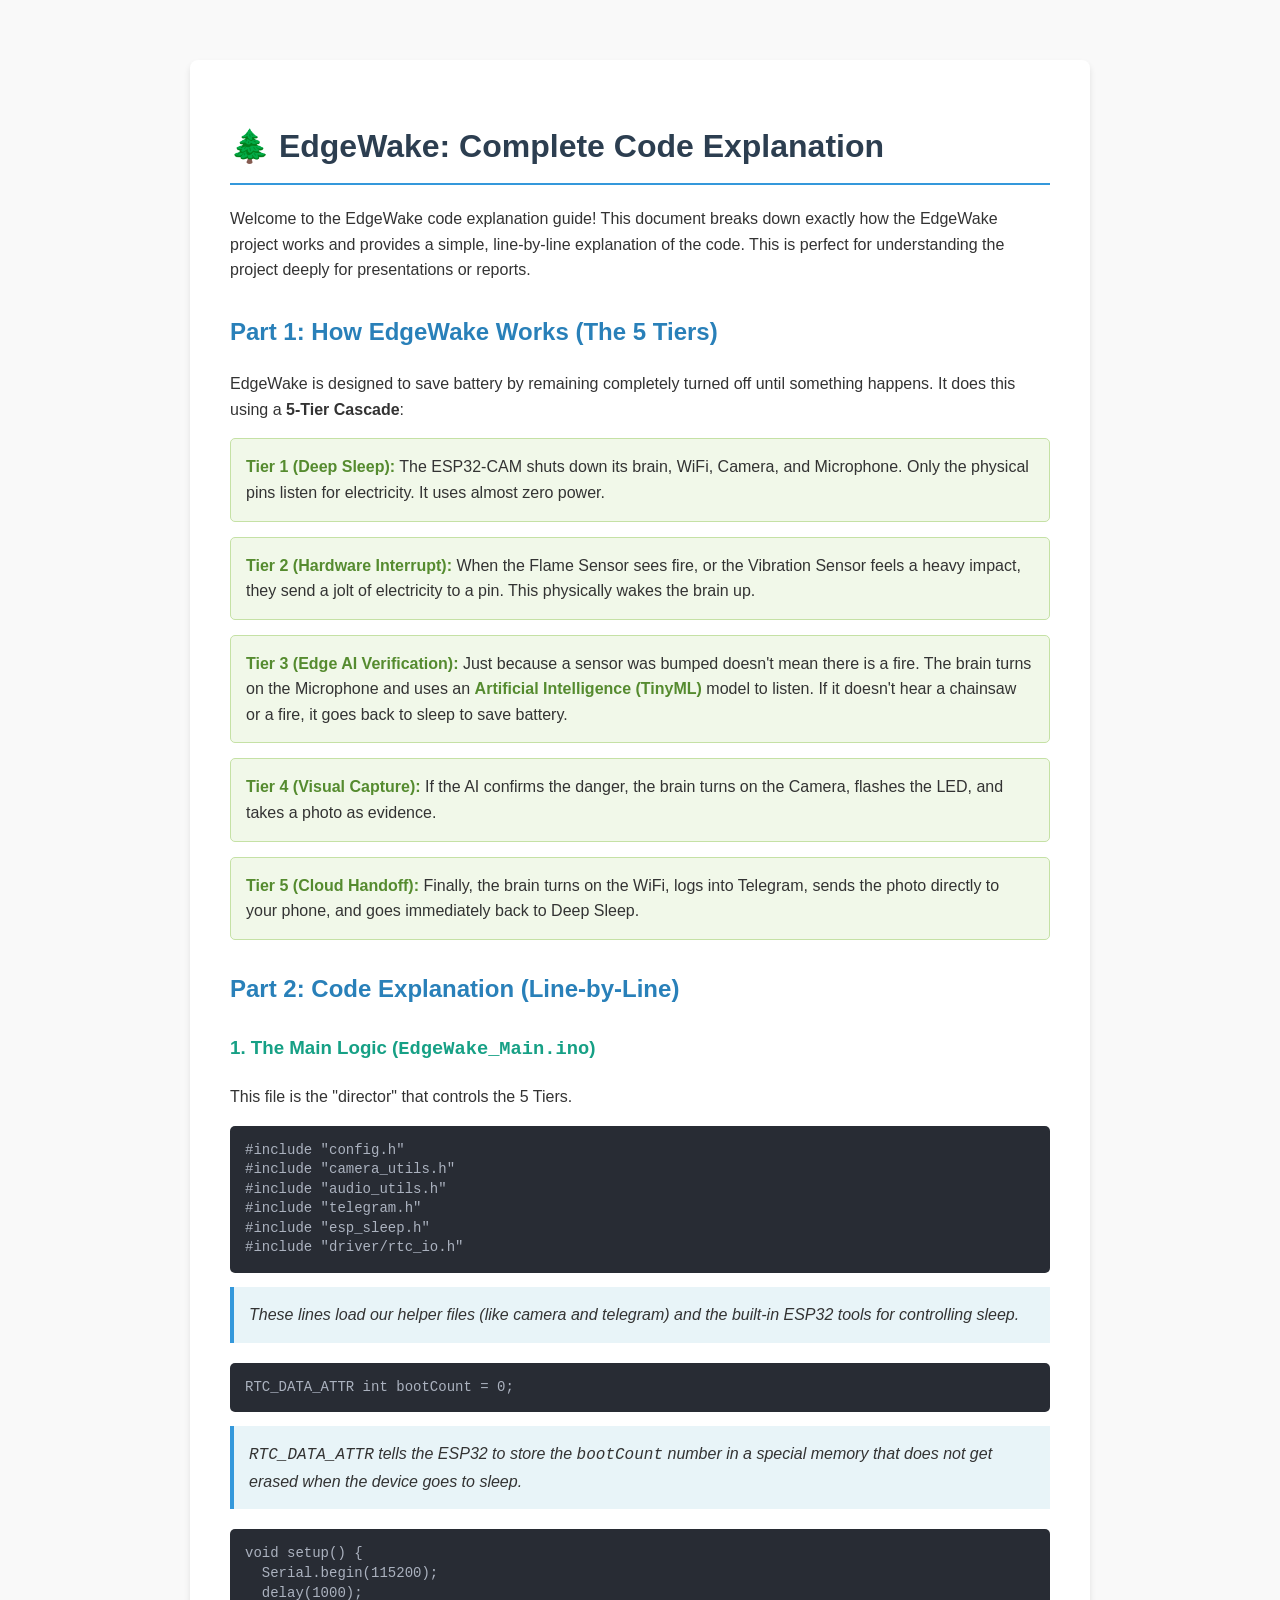
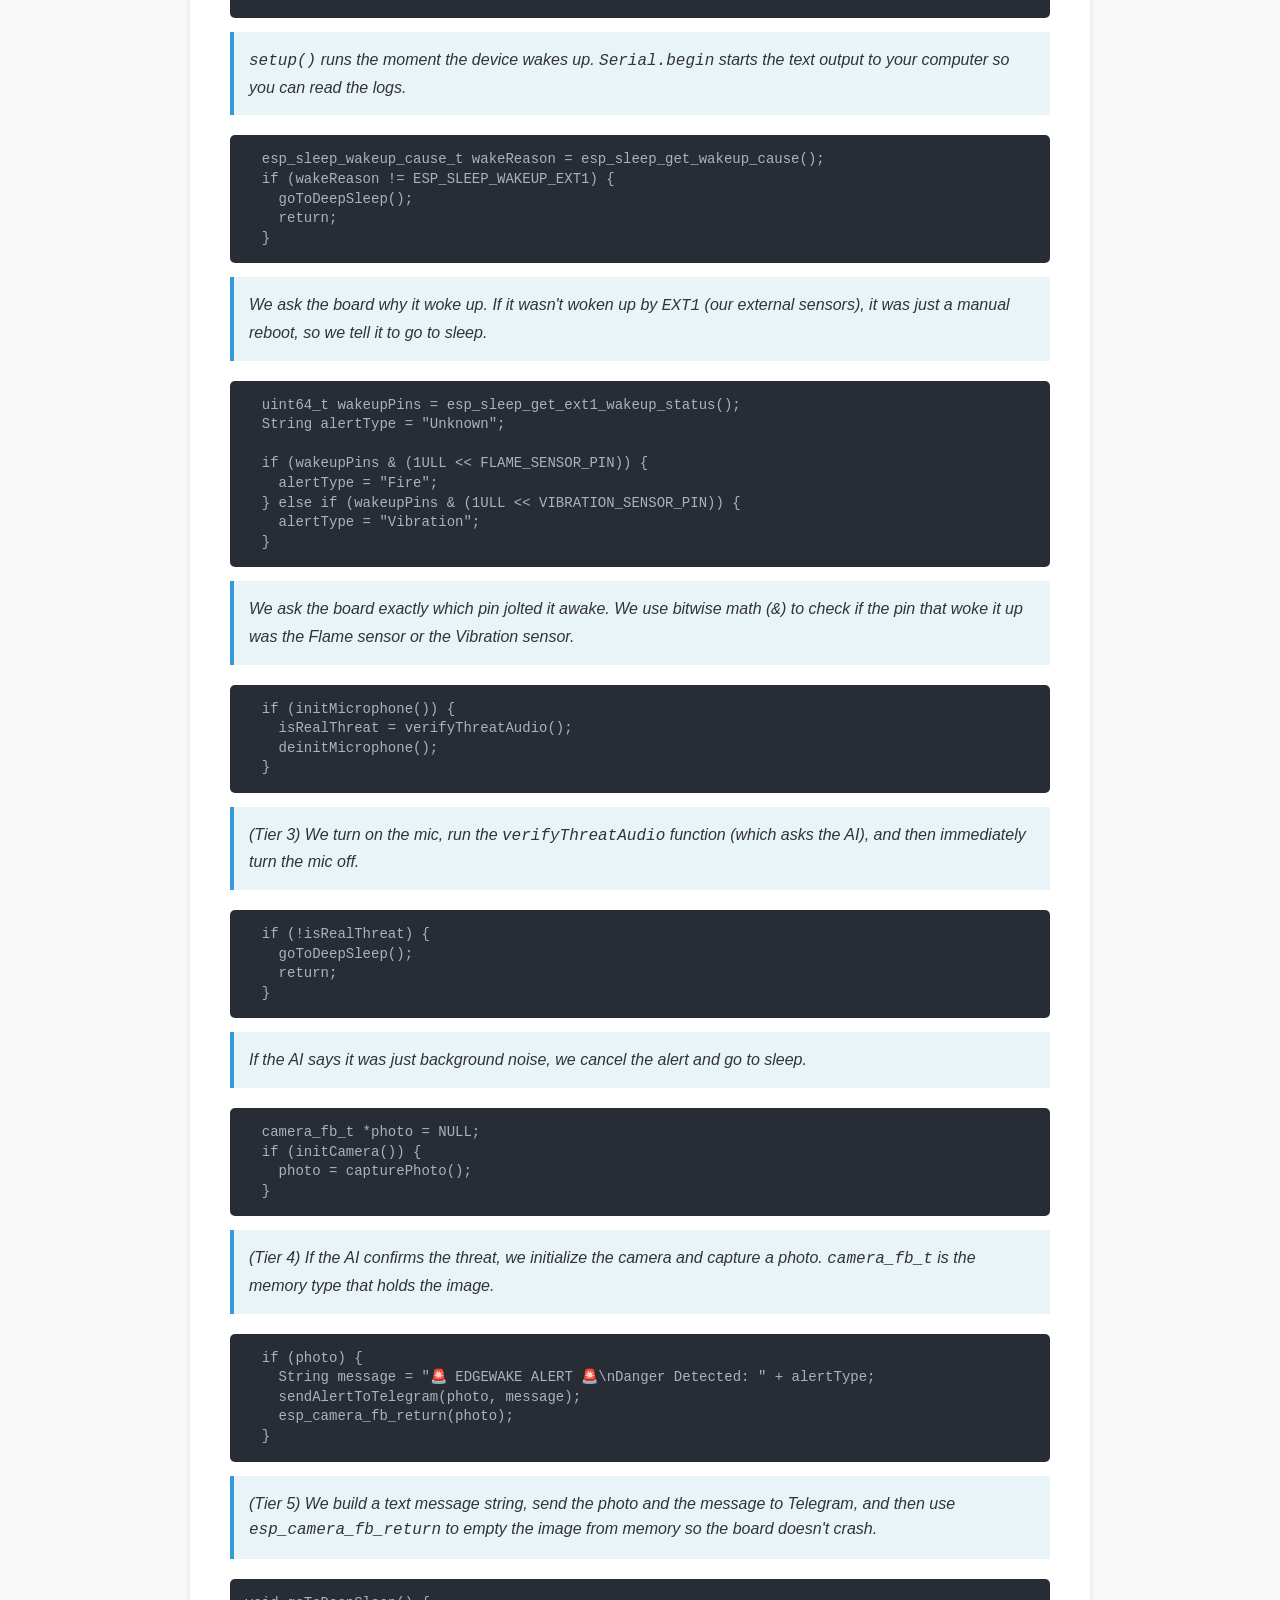
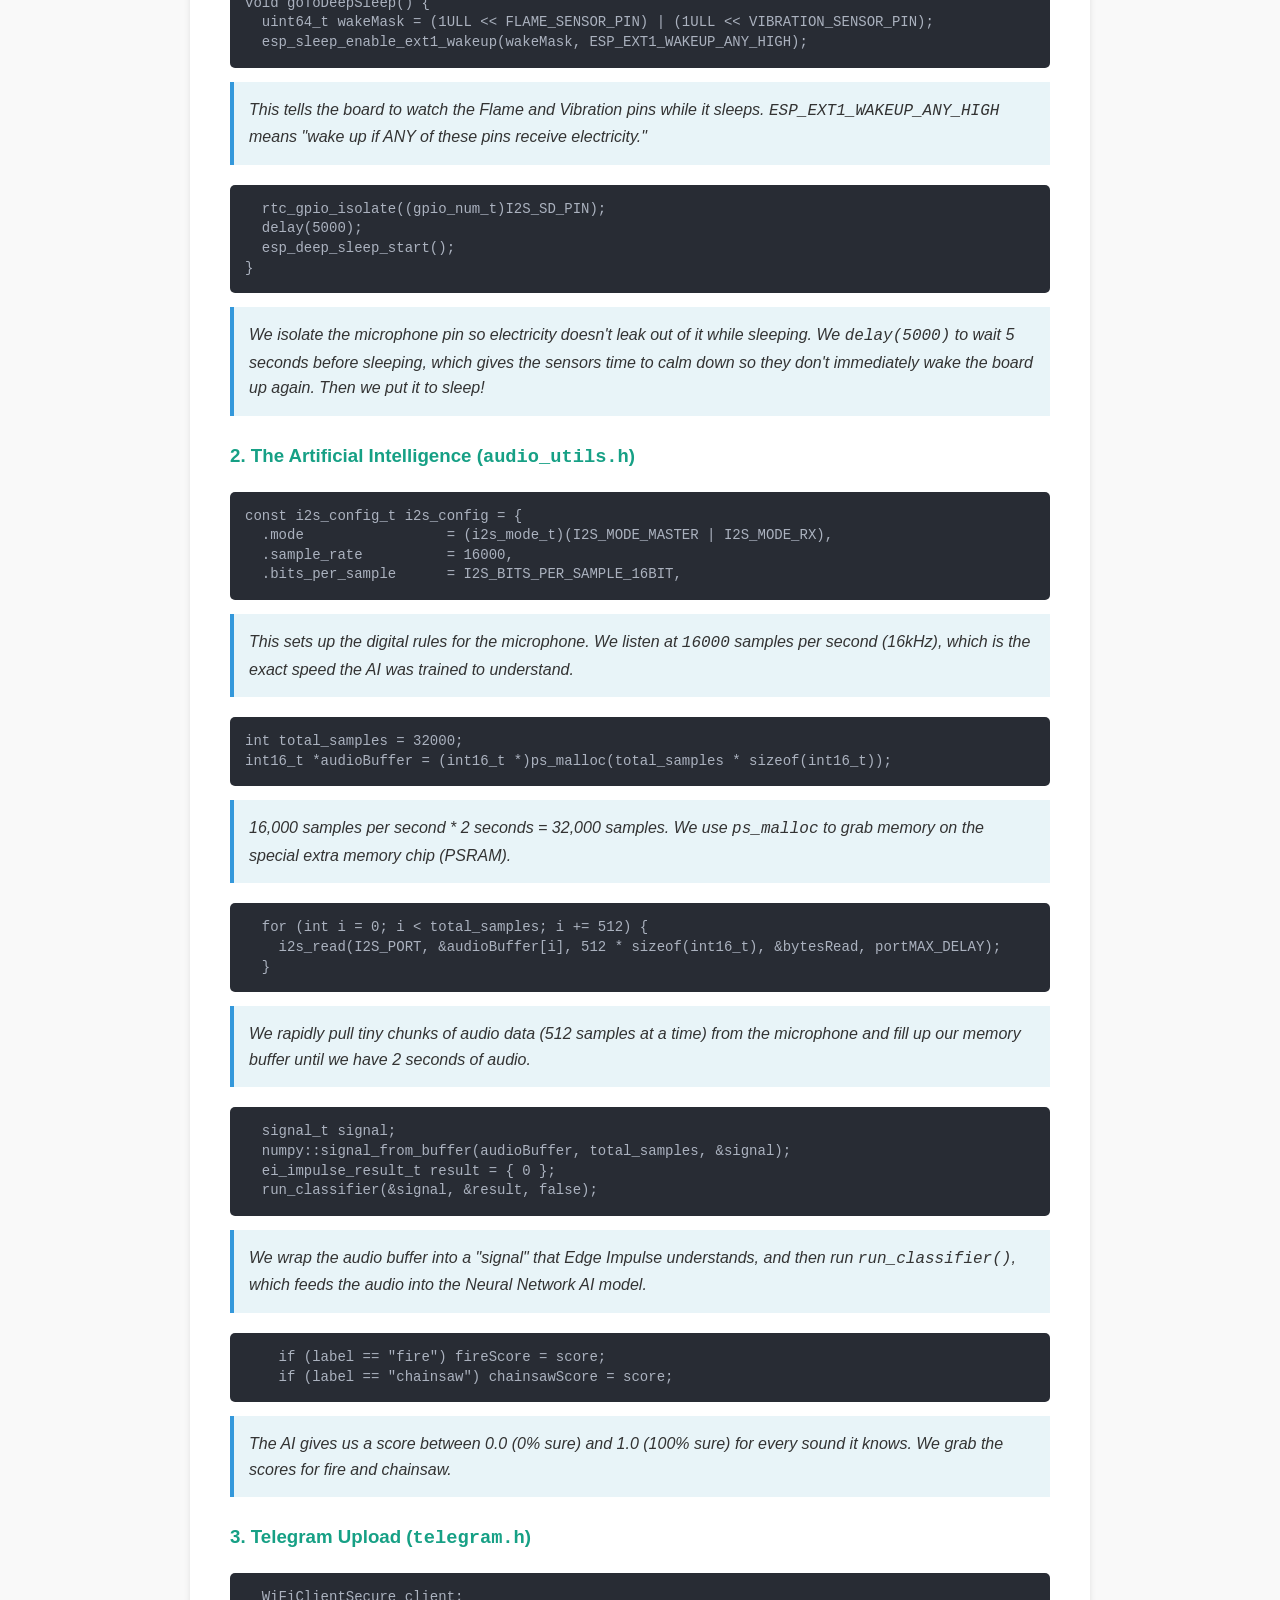
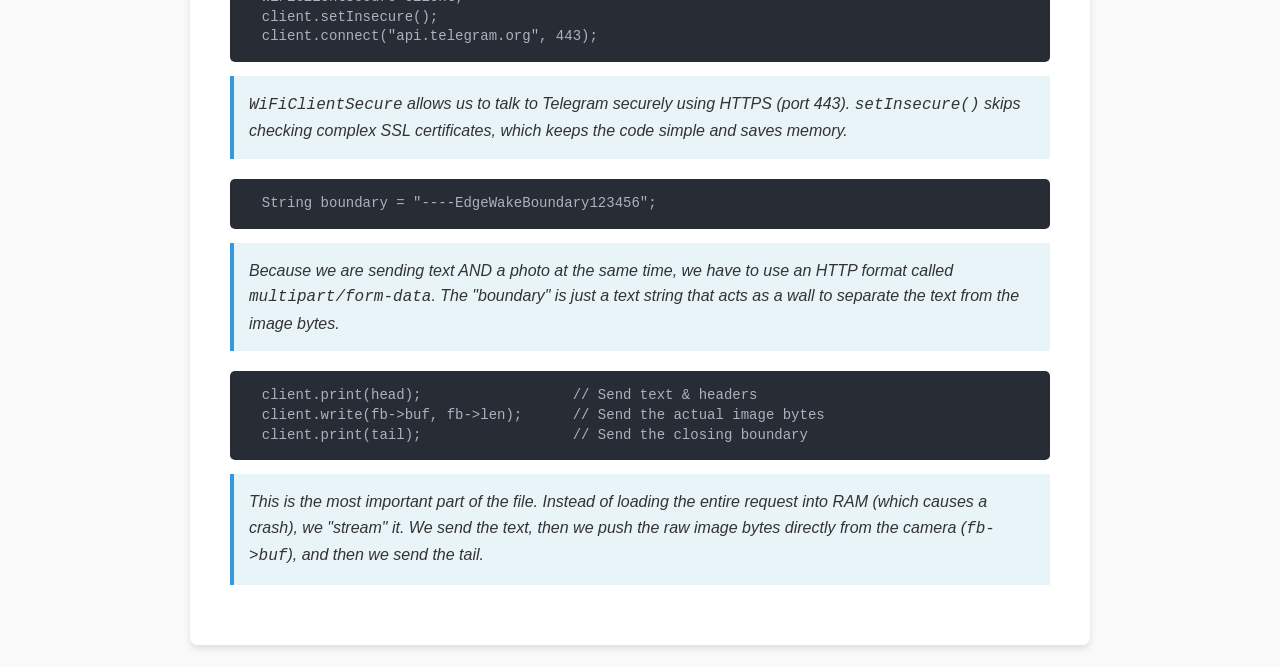
==== docs/EdgeWake_Code_Explanation.html @ 028e3a3f "Add detailed line-by-line code explanation for report/presentation" ====
<!DOCTYPE html>
<html lang="en">
<head>
<meta charset="UTF-8">
<meta name="viewport" content="width=device-width, initial-scale=1.0">
<title>EdgeWake Code Explanation</title>
<style>
  body { font-family: 'Segoe UI', Tahoma, Geneva, Verdana, sans-serif; line-height: 1.6; color: #333; max-width: 900px; margin: 40px auto; padding: 20px; background-color: #f9f9f9; }
  .container { background: #fff; padding: 40px; border-radius: 8px; box-shadow: 0 4px 6px rgba(0,0,0,0.1); }
  h1 { color: #2c3e50; border-bottom: 2px solid #3498db; padding-bottom: 10px; }
  h2 { color: #2980b9; margin-top: 30px; }
  h3 { color: #16a085; margin-top: 25px; }
  pre { background-color: #282c34; color: #abb2bf; padding: 15px; border-radius: 5px; overflow-x: auto; font-size: 14px; line-height: 1.4; }
  code { font-family: Consolas, Monaco, monospace; }
  .explanation { background-color: #e8f4f8; border-left: 4px solid #3498db; padding: 15px; margin-bottom: 20px; font-style: italic; }
  .tier-box { background: #f1f8e9; border: 1px solid #c5e1a5; padding: 15px; border-radius: 5px; margin-bottom: 15px; }
  .tier-box strong { color: #558b2f; }
</style>
</head>
<body>
<div class="container">
  <h1>🌲 EdgeWake: Complete Code Explanation</h1>
  <p>Welcome to the EdgeWake code explanation guide! This document breaks down exactly how the EdgeWake project works and provides a simple, line-by-line explanation of the code. This is perfect for understanding the project deeply for presentations or reports.</p>

  <h2>Part 1: How EdgeWake Works (The 5 Tiers)</h2>
  <p>EdgeWake is designed to save battery by remaining completely turned off until something happens. It does this using a <strong>5-Tier Cascade</strong>:</p>

  <div class="tier-box"><strong>Tier 1 (Deep Sleep):</strong> The ESP32-CAM shuts down its brain, WiFi, Camera, and Microphone. Only the physical pins listen for electricity. It uses almost zero power.</div>
  <div class="tier-box"><strong>Tier 2 (Hardware Interrupt):</strong> When the Flame Sensor sees fire, or the Vibration Sensor feels a heavy impact, they send a jolt of electricity to a pin. This physically wakes the brain up.</div>
  <div class="tier-box"><strong>Tier 3 (Edge AI Verification):</strong> Just because a sensor was bumped doesn't mean there is a fire. The brain turns on the Microphone and uses an <strong>Artificial Intelligence (TinyML)</strong> model to listen. If it doesn't hear a chainsaw or a fire, it goes back to sleep to save battery.</div>
  <div class="tier-box"><strong>Tier 4 (Visual Capture):</strong> If the AI confirms the danger, the brain turns on the Camera, flashes the LED, and takes a photo as evidence.</div>
  <div class="tier-box"><strong>Tier 5 (Cloud Handoff):</strong> Finally, the brain turns on the WiFi, logs into Telegram, sends the photo directly to your phone, and goes immediately back to Deep Sleep.</div>

  <h2>Part 2: Code Explanation (Line-by-Line)</h2>

  <h3>1. The Main Logic (<code>EdgeWake_Main.ino</code>)</h3>
  <p>This file is the "director" that controls the 5 Tiers.</p>

<pre><code>#include "config.h"
#include "camera_utils.h"
#include "audio_utils.h"
#include "telegram.h"
#include "esp_sleep.h"
#include "driver/rtc_io.h"</code></pre>
  <div class="explanation">These lines load our helper files (like camera and telegram) and the built-in ESP32 tools for controlling sleep.</div>

<pre><code>RTC_DATA_ATTR int bootCount = 0;</code></pre>
  <div class="explanation"><code>RTC_DATA_ATTR</code> tells the ESP32 to store the <code>bootCount</code> number in a special memory that does not get erased when the device goes to sleep.</div>

<pre><code>void setup() {
  Serial.begin(115200);
  delay(1000);</code></pre>
  <div class="explanation"><code>setup()</code> runs the moment the device wakes up. <code>Serial.begin</code> starts the text output to your computer so you can read the logs.</div>

<pre><code>  esp_sleep_wakeup_cause_t wakeReason = esp_sleep_get_wakeup_cause();
  if (wakeReason != ESP_SLEEP_WAKEUP_EXT1) {
    goToDeepSleep();
    return;
  }</code></pre>
  <div class="explanation">We ask the board <em>why</em> it woke up. If it wasn't woken up by <code>EXT1</code> (our external sensors), it was just a manual reboot, so we tell it to go to sleep.</div>

<pre><code>  uint64_t wakeupPins = esp_sleep_get_ext1_wakeup_status();
  String alertType = "Unknown";

  if (wakeupPins & (1ULL &lt;&lt; FLAME_SENSOR_PIN)) {
    alertType = "Fire";
  } else if (wakeupPins & (1ULL &lt;&lt; VIBRATION_SENSOR_PIN)) {
    alertType = "Vibration";
  }</code></pre>
  <div class="explanation">We ask the board exactly <em>which</em> pin jolted it awake. We use bitwise math (<code>&amp;</code>) to check if the pin that woke it up was the Flame sensor or the Vibration sensor.</div>

<pre><code>  if (initMicrophone()) {
    isRealThreat = verifyThreatAudio();
    deinitMicrophone();
  }</code></pre>
  <div class="explanation">(Tier 3) We turn on the mic, run the <code>verifyThreatAudio</code> function (which asks the AI), and then immediately turn the mic off.</div>

<pre><code>  if (!isRealThreat) {
    goToDeepSleep();
    return;
  }</code></pre>
  <div class="explanation">If the AI says it was just background noise, we cancel the alert and go to sleep.</div>

<pre><code>  camera_fb_t *photo = NULL;
  if (initCamera()) {
    photo = capturePhoto();
  }</code></pre>
  <div class="explanation">(Tier 4) If the AI confirms the threat, we initialize the camera and capture a photo. <code>camera_fb_t</code> is the memory type that holds the image.</div>

<pre><code>  if (photo) {
    String message = "🚨 EDGEWAKE ALERT 🚨\nDanger Detected: " + alertType;
    sendAlertToTelegram(photo, message);
    esp_camera_fb_return(photo);
  }</code></pre>
  <div class="explanation">(Tier 5) We build a text message string, send the photo and the message to Telegram, and then use <code>esp_camera_fb_return</code> to empty the image from memory so the board doesn't crash.</div>

<pre><code>void goToDeepSleep() {
  uint64_t wakeMask = (1ULL &lt;&lt; FLAME_SENSOR_PIN) | (1ULL &lt;&lt; VIBRATION_SENSOR_PIN);
  esp_sleep_enable_ext1_wakeup(wakeMask, ESP_EXT1_WAKEUP_ANY_HIGH);</code></pre>
  <div class="explanation">This tells the board to watch the Flame and Vibration pins while it sleeps. <code>ESP_EXT1_WAKEUP_ANY_HIGH</code> means "wake up if ANY of these pins receive electricity."</div>

<pre><code>  rtc_gpio_isolate((gpio_num_t)I2S_SD_PIN);
  delay(5000);
  esp_deep_sleep_start();
}</code></pre>
  <div class="explanation">We isolate the microphone pin so electricity doesn't leak out of it while sleeping. We <code>delay(5000)</code> to wait 5 seconds before sleeping, which gives the sensors time to calm down so they don't immediately wake the board up again. Then we put it to sleep!</div>

  <h3>2. The Artificial Intelligence (<code>audio_utils.h</code>)</h3>

<pre><code>const i2s_config_t i2s_config = {
  .mode                 = (i2s_mode_t)(I2S_MODE_MASTER | I2S_MODE_RX),
  .sample_rate          = 16000,
  .bits_per_sample      = I2S_BITS_PER_SAMPLE_16BIT,</code></pre>
  <div class="explanation">This sets up the digital rules for the microphone. We listen at <code>16000</code> samples per second (16kHz), which is the exact speed the AI was trained to understand.</div>

<pre><code>int total_samples = 32000;
int16_t *audioBuffer = (int16_t *)ps_malloc(total_samples * sizeof(int16_t));</code></pre>
  <div class="explanation">16,000 samples per second * 2 seconds = 32,000 samples. We use <code>ps_malloc</code> to grab memory on the special extra memory chip (PSRAM).</div>

<pre><code>  for (int i = 0; i &lt; total_samples; i += 512) {
    i2s_read(I2S_PORT, &amp;audioBuffer[i], 512 * sizeof(int16_t), &amp;bytesRead, portMAX_DELAY);
  }</code></pre>
  <div class="explanation">We rapidly pull tiny chunks of audio data (512 samples at a time) from the microphone and fill up our memory buffer until we have 2 seconds of audio.</div>

<pre><code>  signal_t signal;
  numpy::signal_from_buffer(audioBuffer, total_samples, &amp;signal);
  ei_impulse_result_t result = { 0 };
  run_classifier(&amp;signal, &amp;result, false);</code></pre>
  <div class="explanation">We wrap the audio buffer into a "signal" that Edge Impulse understands, and then run <code>run_classifier()</code>, which feeds the audio into the Neural Network AI model.</div>

<pre><code>    if (label == "fire") fireScore = score;
    if (label == "chainsaw") chainsawScore = score;</code></pre>
  <div class="explanation">The AI gives us a score between 0.0 (0% sure) and 1.0 (100% sure) for every sound it knows. We grab the scores for fire and chainsaw.</div>

  <h3>3. Telegram Upload (<code>telegram.h</code>)</h3>

<pre><code>  WiFiClientSecure client;
  client.setInsecure();
  client.connect("api.telegram.org", 443);</code></pre>
  <div class="explanation"><code>WiFiClientSecure</code> allows us to talk to Telegram securely using HTTPS (port 443). <code>setInsecure()</code> skips checking complex SSL certificates, which keeps the code simple and saves memory.</div>

<pre><code>  String boundary = "----EdgeWakeBoundary123456";</code></pre>
  <div class="explanation">Because we are sending text AND a photo at the same time, we have to use an HTTP format called <code>multipart/form-data</code>. The "boundary" is just a text string that acts as a wall to separate the text from the image bytes.</div>

<pre><code>  client.print(head);                  // Send text &amp; headers
  client.write(fb-&gt;buf, fb-&gt;len);      // Send the actual image bytes
  client.print(tail);                  // Send the closing boundary</code></pre>
  <div class="explanation">This is the most important part of the file. Instead of loading the entire request into RAM (which causes a crash), we "stream" it. We send the text, then we push the raw image bytes directly from the camera (<code>fb-&gt;buf</code>), and then we send the tail.</div>

</div>
</body>
</html>
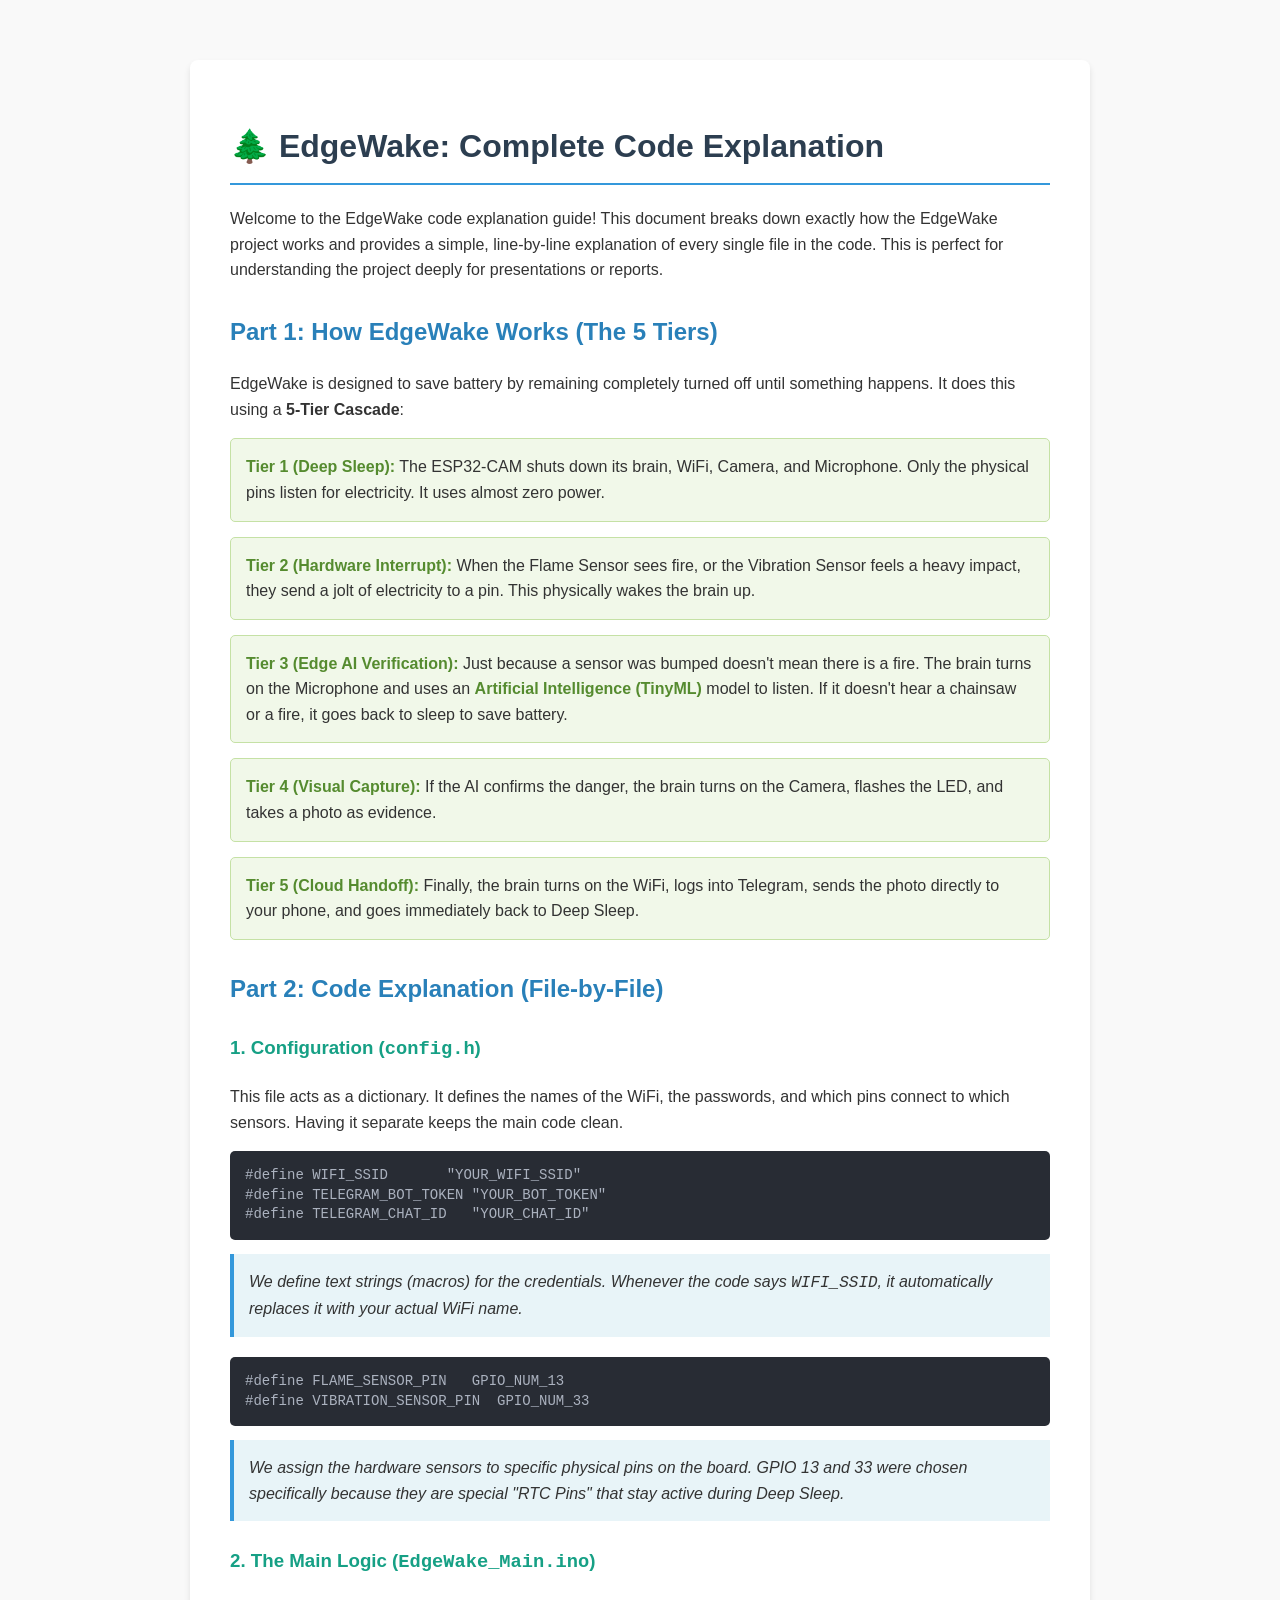
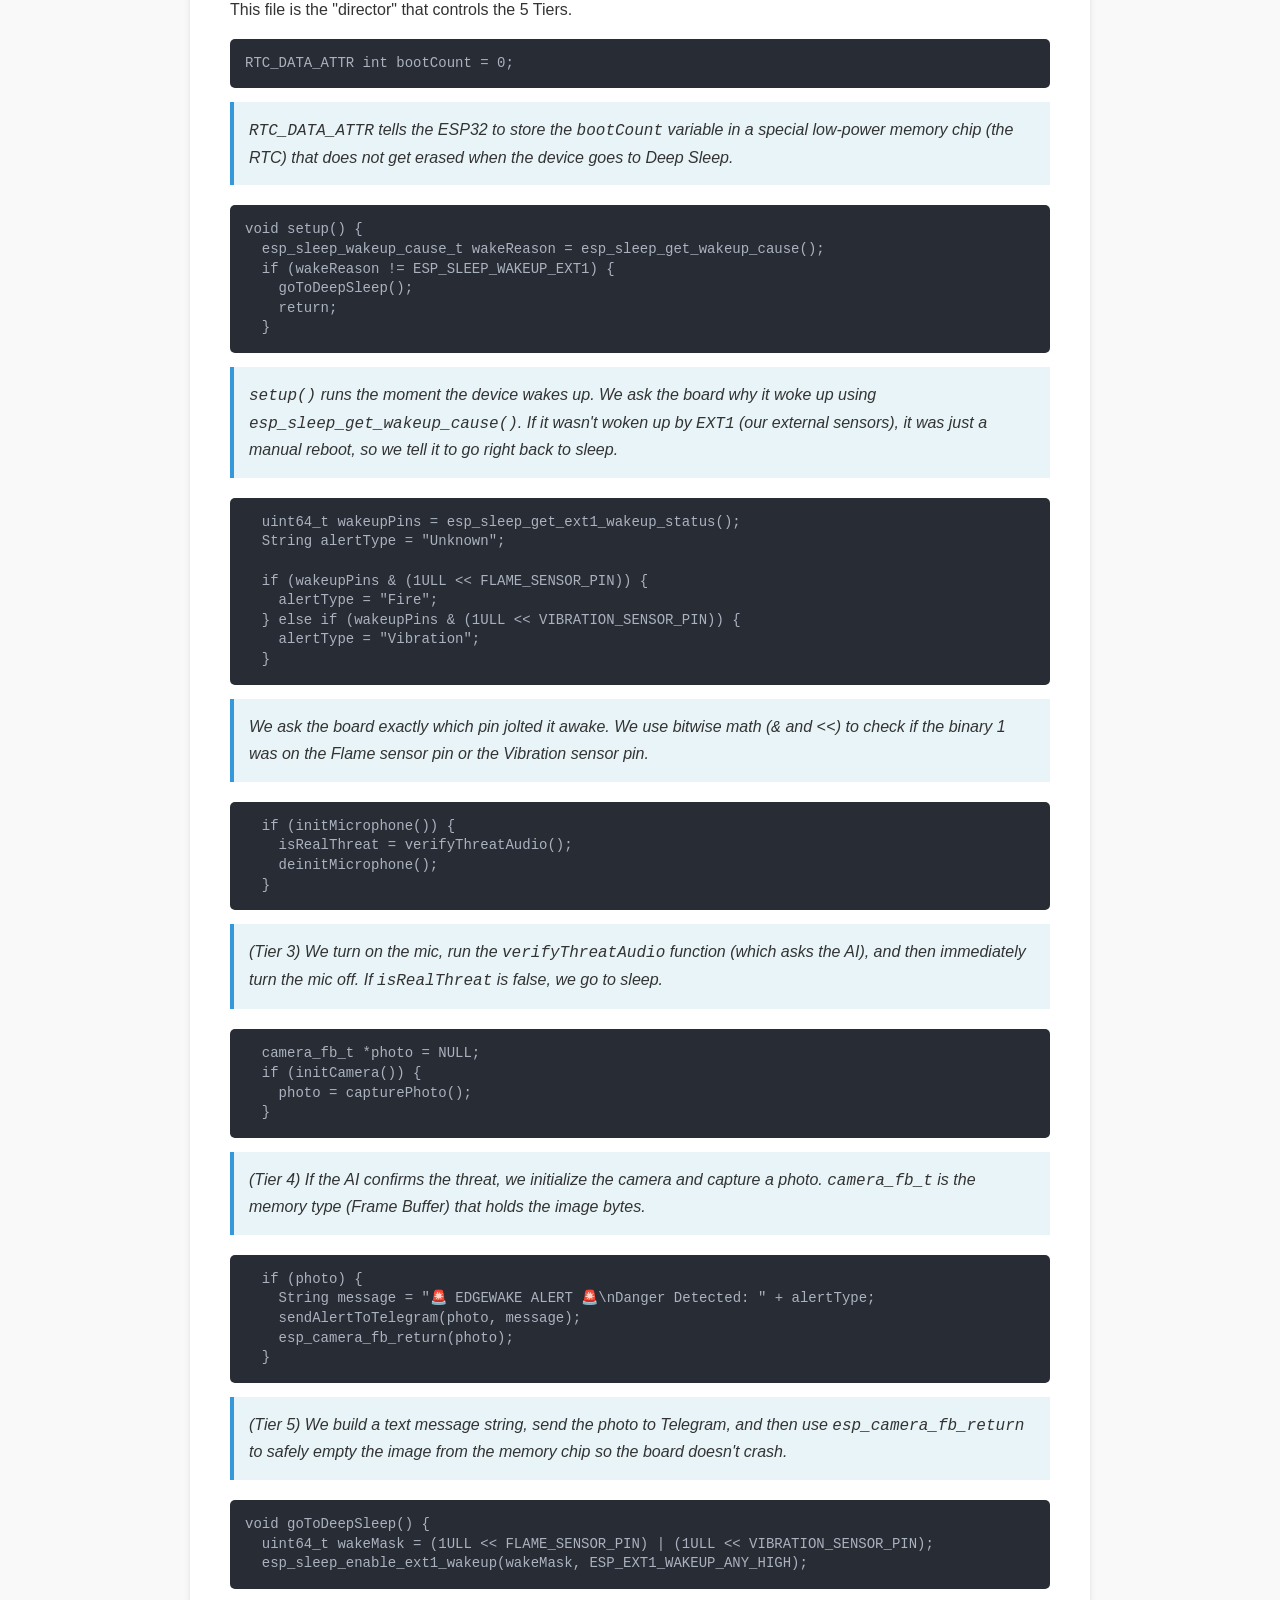
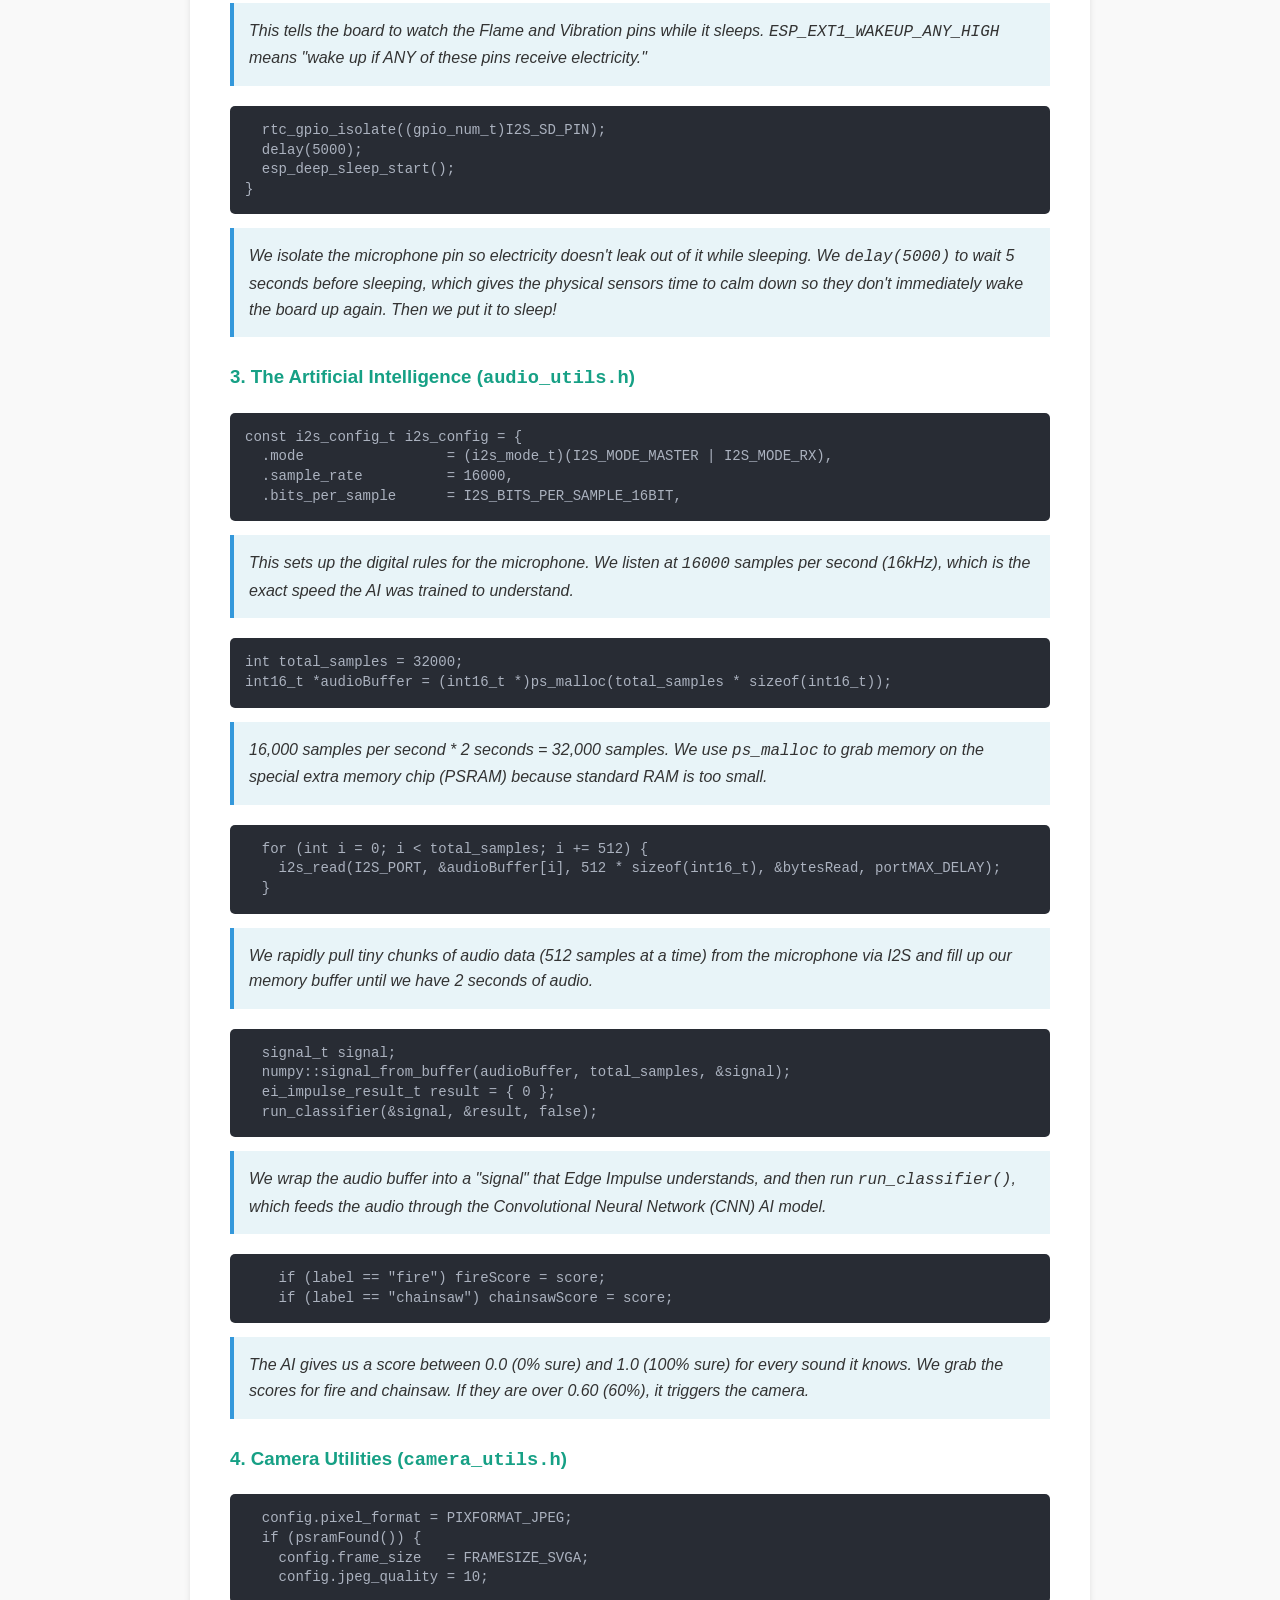
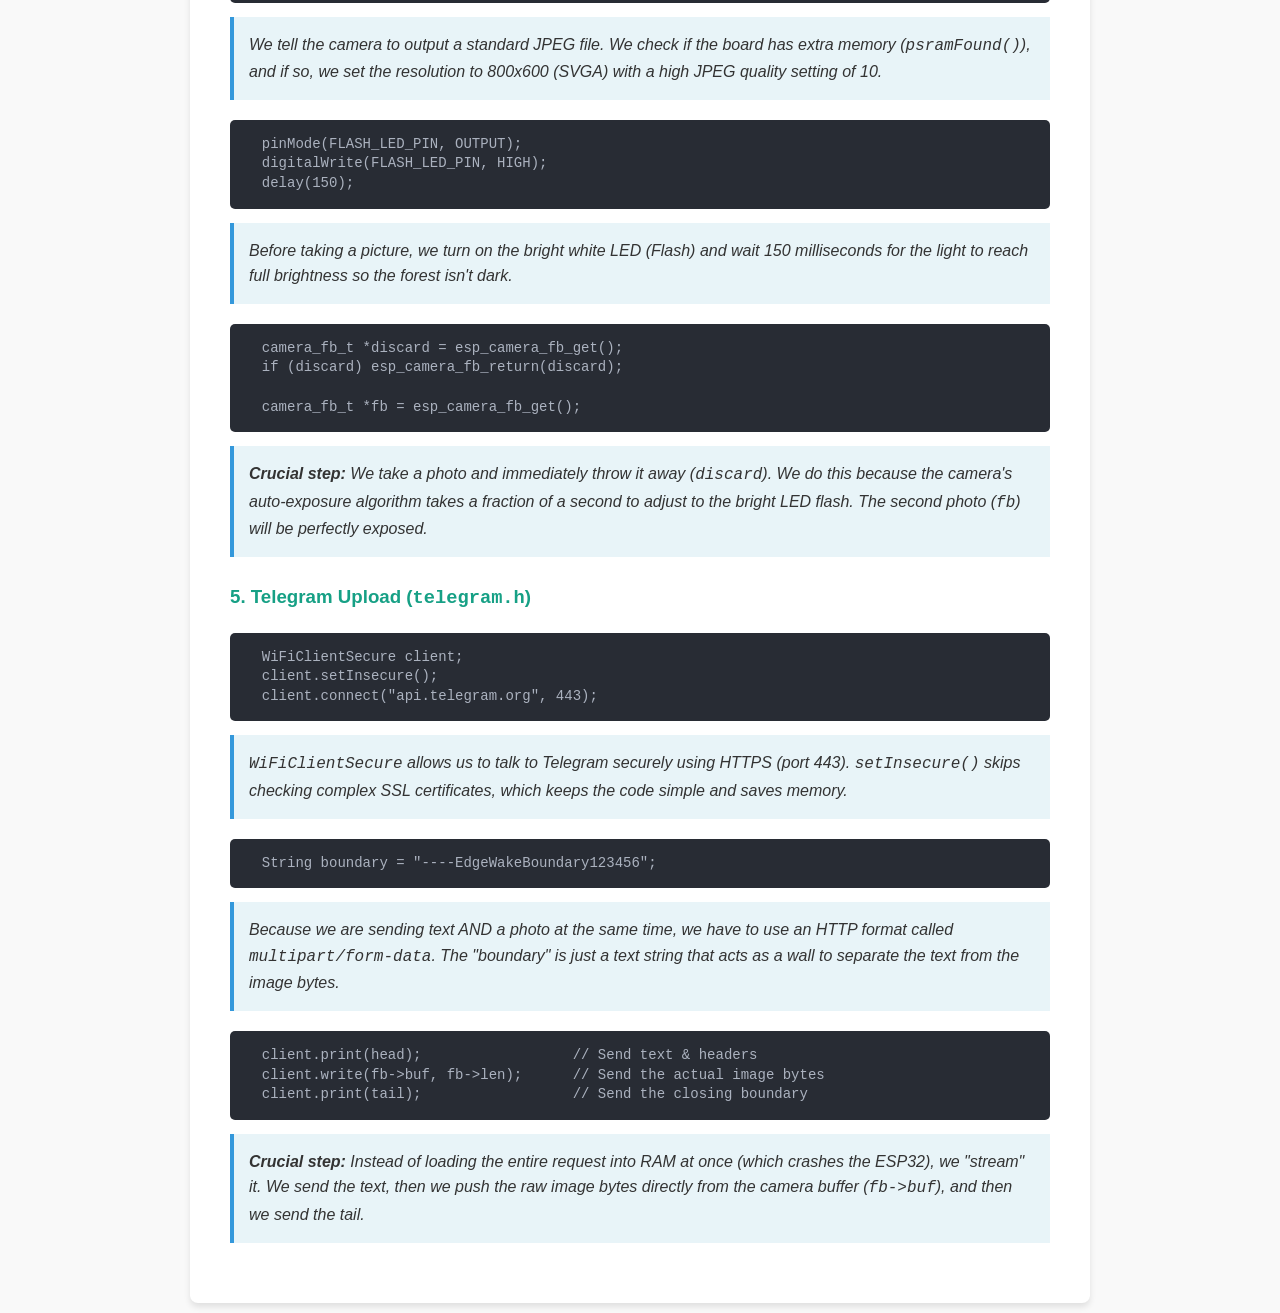
==== commit bcd945ec: "Update code explanation to cover every single file including config.h and camera_utils.h" ====
--- a/docs/EdgeWake_Code_Explanation.html
+++ b/docs/EdgeWake_Code_Explanation.html
@@ -20,7 +20,7 @@
 <body>
 <div class="container">
   <h1>🌲 EdgeWake: Complete Code Explanation</h1>
-  <p>Welcome to the EdgeWake code explanation guide! This document breaks down exactly how the EdgeWake project works and provides a simple, line-by-line explanation of the code. This is perfect for understanding the project deeply for presentations or reports.</p>
+  <p>Welcome to the EdgeWake code explanation guide! This document breaks down exactly how the EdgeWake project works and provides a simple, line-by-line explanation of every single file in the code. This is perfect for understanding the project deeply for presentations or reports.</p>
 
   <h2>Part 1: How EdgeWake Works (The 5 Tiers)</h2>
   <p>EdgeWake is designed to save battery by remaining completely turned off until something happens. It does this using a <strong>5-Tier Cascade</strong>:</p>
@@ -31,33 +31,34 @@
   <div class="tier-box"><strong>Tier 4 (Visual Capture):</strong> If the AI confirms the danger, the brain turns on the Camera, flashes the LED, and takes a photo as evidence.</div>
   <div class="tier-box"><strong>Tier 5 (Cloud Handoff):</strong> Finally, the brain turns on the WiFi, logs into Telegram, sends the photo directly to your phone, and goes immediately back to Deep Sleep.</div>
 
-  <h2>Part 2: Code Explanation (Line-by-Line)</h2>
+  <h2>Part 2: Code Explanation (File-by-File)</h2>
 
-  <h3>1. The Main Logic (<code>EdgeWake_Main.ino</code>)</h3>
+  <h3>1. Configuration (<code>config.h</code>)</h3>
+  <p>This file acts as a dictionary. It defines the names of the WiFi, the passwords, and which pins connect to which sensors. Having it separate keeps the main code clean.</p>
+
+<pre><code>#define WIFI_SSID       "YOUR_WIFI_SSID"
+#define TELEGRAM_BOT_TOKEN "YOUR_BOT_TOKEN"
+#define TELEGRAM_CHAT_ID   "YOUR_CHAT_ID"</code></pre>
+  <div class="explanation">We define text strings (macros) for the credentials. Whenever the code says <code>WIFI_SSID</code>, it automatically replaces it with your actual WiFi name.</div>
+
+<pre><code>#define FLAME_SENSOR_PIN   GPIO_NUM_13
+#define VIBRATION_SENSOR_PIN  GPIO_NUM_33</code></pre>
+  <div class="explanation">We assign the hardware sensors to specific physical pins on the board. GPIO 13 and 33 were chosen specifically because they are special "RTC Pins" that stay active during Deep Sleep.</div>
+
+
+  <h3>2. The Main Logic (<code>EdgeWake_Main.ino</code>)</h3>
   <p>This file is the "director" that controls the 5 Tiers.</p>
 
-<pre><code>#include "config.h"
-#include "camera_utils.h"
-#include "audio_utils.h"
-#include "telegram.h"
-#include "esp_sleep.h"
-#include "driver/rtc_io.h"</code></pre>
-  <div class="explanation">These lines load our helper files (like camera and telegram) and the built-in ESP32 tools for controlling sleep.</div>
-
 <pre><code>RTC_DATA_ATTR int bootCount = 0;</code></pre>
-  <div class="explanation"><code>RTC_DATA_ATTR</code> tells the ESP32 to store the <code>bootCount</code> number in a special memory that does not get erased when the device goes to sleep.</div>
+  <div class="explanation"><code>RTC_DATA_ATTR</code> tells the ESP32 to store the <code>bootCount</code> variable in a special low-power memory chip (the RTC) that does not get erased when the device goes to Deep Sleep.</div>
 
 <pre><code>void setup() {
-  Serial.begin(115200);
-  delay(1000);</code></pre>
-  <div class="explanation"><code>setup()</code> runs the moment the device wakes up. <code>Serial.begin</code> starts the text output to your computer so you can read the logs.</div>
-
-<pre><code>  esp_sleep_wakeup_cause_t wakeReason = esp_sleep_get_wakeup_cause();
+  esp_sleep_wakeup_cause_t wakeReason = esp_sleep_get_wakeup_cause();
   if (wakeReason != ESP_SLEEP_WAKEUP_EXT1) {
     goToDeepSleep();
     return;
   }</code></pre>
-  <div class="explanation">We ask the board <em>why</em> it woke up. If it wasn't woken up by <code>EXT1</code> (our external sensors), it was just a manual reboot, so we tell it to go to sleep.</div>
+  <div class="explanation"><code>setup()</code> runs the moment the device wakes up. We ask the board <em>why</em> it woke up using <code>esp_sleep_get_wakeup_cause()</code>. If it wasn't woken up by <code>EXT1</code> (our external sensors), it was just a manual reboot, so we tell it to go right back to sleep.</div>
 
 <pre><code>  uint64_t wakeupPins = esp_sleep_get_ext1_wakeup_status();
   String alertType = "Unknown";
@@ -67,32 +68,26 @@
   } else if (wakeupPins & (1ULL &lt;&lt; VIBRATION_SENSOR_PIN)) {
     alertType = "Vibration";
   }</code></pre>
-  <div class="explanation">We ask the board exactly <em>which</em> pin jolted it awake. We use bitwise math (<code>&amp;</code>) to check if the pin that woke it up was the Flame sensor or the Vibration sensor.</div>
+  <div class="explanation">We ask the board exactly <em>which</em> pin jolted it awake. We use bitwise math (<code>&amp;</code> and <code>&lt;&lt;</code>) to check if the binary 1 was on the Flame sensor pin or the Vibration sensor pin.</div>
 
 <pre><code>  if (initMicrophone()) {
     isRealThreat = verifyThreatAudio();
     deinitMicrophone();
   }</code></pre>
-  <div class="explanation">(Tier 3) We turn on the mic, run the <code>verifyThreatAudio</code> function (which asks the AI), and then immediately turn the mic off.</div>
-
-<pre><code>  if (!isRealThreat) {
-    goToDeepSleep();
-    return;
-  }</code></pre>
-  <div class="explanation">If the AI says it was just background noise, we cancel the alert and go to sleep.</div>
+  <div class="explanation">(Tier 3) We turn on the mic, run the <code>verifyThreatAudio</code> function (which asks the AI), and then immediately turn the mic off. If <code>isRealThreat</code> is false, we go to sleep.</div>
 
 <pre><code>  camera_fb_t *photo = NULL;
   if (initCamera()) {
     photo = capturePhoto();
   }</code></pre>
-  <div class="explanation">(Tier 4) If the AI confirms the threat, we initialize the camera and capture a photo. <code>camera_fb_t</code> is the memory type that holds the image.</div>
+  <div class="explanation">(Tier 4) If the AI confirms the threat, we initialize the camera and capture a photo. <code>camera_fb_t</code> is the memory type (Frame Buffer) that holds the image bytes.</div>
 
 <pre><code>  if (photo) {
     String message = "🚨 EDGEWAKE ALERT 🚨\nDanger Detected: " + alertType;
     sendAlertToTelegram(photo, message);
     esp_camera_fb_return(photo);
   }</code></pre>
-  <div class="explanation">(Tier 5) We build a text message string, send the photo and the message to Telegram, and then use <code>esp_camera_fb_return</code> to empty the image from memory so the board doesn't crash.</div>
+  <div class="explanation">(Tier 5) We build a text message string, send the photo to Telegram, and then use <code>esp_camera_fb_return</code> to safely empty the image from the memory chip so the board doesn't crash.</div>
 
 <pre><code>void goToDeepSleep() {
   uint64_t wakeMask = (1ULL &lt;&lt; FLAME_SENSOR_PIN) | (1ULL &lt;&lt; VIBRATION_SENSOR_PIN);
@@ -103,9 +98,9 @@
   delay(5000);
   esp_deep_sleep_start();
 }</code></pre>
-  <div class="explanation">We isolate the microphone pin so electricity doesn't leak out of it while sleeping. We <code>delay(5000)</code> to wait 5 seconds before sleeping, which gives the sensors time to calm down so they don't immediately wake the board up again. Then we put it to sleep!</div>
+  <div class="explanation">We isolate the microphone pin so electricity doesn't leak out of it while sleeping. We <code>delay(5000)</code> to wait 5 seconds before sleeping, which gives the physical sensors time to calm down so they don't immediately wake the board up again. Then we put it to sleep!</div>
 
-  <h3>2. The Artificial Intelligence (<code>audio_utils.h</code>)</h3>
+  <h3>3. The Artificial Intelligence (<code>audio_utils.h</code>)</h3>
 
 <pre><code>const i2s_config_t i2s_config = {
   .mode                 = (i2s_mode_t)(I2S_MODE_MASTER | I2S_MODE_RX),
@@ -115,24 +110,43 @@
 
 <pre><code>int total_samples = 32000;
 int16_t *audioBuffer = (int16_t *)ps_malloc(total_samples * sizeof(int16_t));</code></pre>
-  <div class="explanation">16,000 samples per second * 2 seconds = 32,000 samples. We use <code>ps_malloc</code> to grab memory on the special extra memory chip (PSRAM).</div>
+  <div class="explanation">16,000 samples per second * 2 seconds = 32,000 samples. We use <code>ps_malloc</code> to grab memory on the special extra memory chip (PSRAM) because standard RAM is too small.</div>
 
 <pre><code>  for (int i = 0; i &lt; total_samples; i += 512) {
     i2s_read(I2S_PORT, &amp;audioBuffer[i], 512 * sizeof(int16_t), &amp;bytesRead, portMAX_DELAY);
   }</code></pre>
-  <div class="explanation">We rapidly pull tiny chunks of audio data (512 samples at a time) from the microphone and fill up our memory buffer until we have 2 seconds of audio.</div>
+  <div class="explanation">We rapidly pull tiny chunks of audio data (512 samples at a time) from the microphone via I2S and fill up our memory buffer until we have 2 seconds of audio.</div>
 
 <pre><code>  signal_t signal;
   numpy::signal_from_buffer(audioBuffer, total_samples, &amp;signal);
   ei_impulse_result_t result = { 0 };
   run_classifier(&amp;signal, &amp;result, false);</code></pre>
-  <div class="explanation">We wrap the audio buffer into a "signal" that Edge Impulse understands, and then run <code>run_classifier()</code>, which feeds the audio into the Neural Network AI model.</div>
+  <div class="explanation">We wrap the audio buffer into a "signal" that Edge Impulse understands, and then run <code>run_classifier()</code>, which feeds the audio through the Convolutional Neural Network (CNN) AI model.</div>
 
 <pre><code>    if (label == "fire") fireScore = score;
     if (label == "chainsaw") chainsawScore = score;</code></pre>
-  <div class="explanation">The AI gives us a score between 0.0 (0% sure) and 1.0 (100% sure) for every sound it knows. We grab the scores for fire and chainsaw.</div>
+  <div class="explanation">The AI gives us a score between 0.0 (0% sure) and 1.0 (100% sure) for every sound it knows. We grab the scores for fire and chainsaw. If they are over 0.60 (60%), it triggers the camera.</div>
 
-  <h3>3. Telegram Upload (<code>telegram.h</code>)</h3>
+  <h3>4. Camera Utilities (<code>camera_utils.h</code>)</h3>
+
+<pre><code>  config.pixel_format = PIXFORMAT_JPEG;
+  if (psramFound()) {
+    config.frame_size   = FRAMESIZE_SVGA;
+    config.jpeg_quality = 10;</code></pre>
+  <div class="explanation">We tell the camera to output a standard JPEG file. We check if the board has extra memory (<code>psramFound()</code>), and if so, we set the resolution to 800x600 (SVGA) with a high JPEG quality setting of 10.</div>
+
+<pre><code>  pinMode(FLASH_LED_PIN, OUTPUT);
+  digitalWrite(FLASH_LED_PIN, HIGH);
+  delay(150);</code></pre>
+  <div class="explanation">Before taking a picture, we turn on the bright white LED (Flash) and wait 150 milliseconds for the light to reach full brightness so the forest isn't dark.</div>
+
+<pre><code>  camera_fb_t *discard = esp_camera_fb_get();
+  if (discard) esp_camera_fb_return(discard);
+
+  camera_fb_t *fb = esp_camera_fb_get();</code></pre>
+  <div class="explanation"><strong>Crucial step:</strong> We take a photo and immediately throw it away (<code>discard</code>). We do this because the camera's auto-exposure algorithm takes a fraction of a second to adjust to the bright LED flash. The second photo (<code>fb</code>) will be perfectly exposed.</div>
+
+  <h3>5. Telegram Upload (<code>telegram.h</code>)</h3>
 
 <pre><code>  WiFiClientSecure client;
   client.setInsecure();
@@ -145,7 +159,7 @@
 <pre><code>  client.print(head);                  // Send text &amp; headers
   client.write(fb-&gt;buf, fb-&gt;len);      // Send the actual image bytes
   client.print(tail);                  // Send the closing boundary</code></pre>
-  <div class="explanation">This is the most important part of the file. Instead of loading the entire request into RAM (which causes a crash), we "stream" it. We send the text, then we push the raw image bytes directly from the camera (<code>fb-&gt;buf</code>), and then we send the tail.</div>
+  <div class="explanation"><strong>Crucial step:</strong> Instead of loading the entire request into RAM at once (which crashes the ESP32), we "stream" it. We send the text, then we push the raw image bytes directly from the camera buffer (<code>fb-&gt;buf</code>), and then we send the tail.</div>
 
 </div>
 </body>
